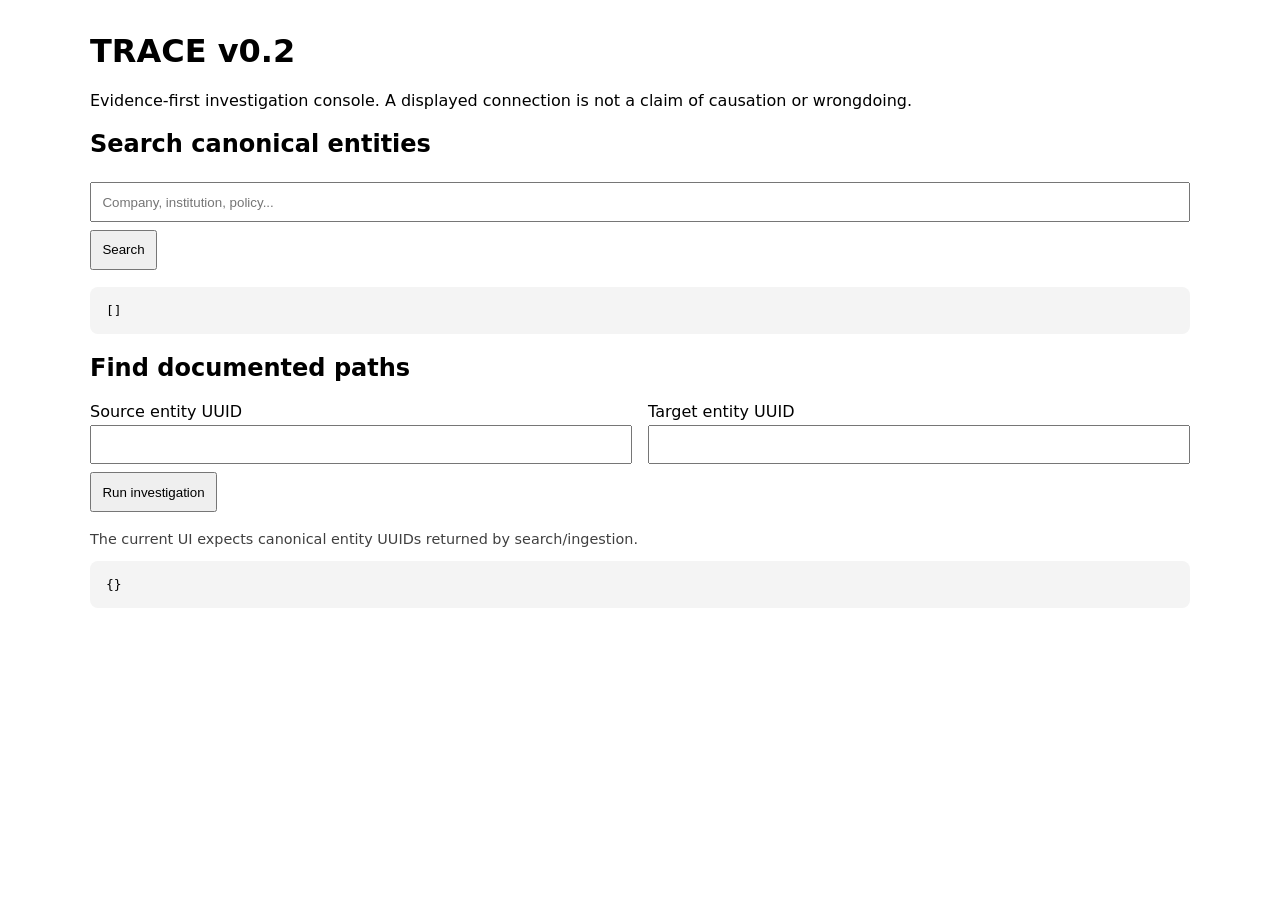
==== services/api/static/index.html @ e31a897d "TRACE v0.2 execution layer" ====
<!doctype html>
<html lang="en">
<head>
  <meta charset="utf-8">
  <meta name="viewport" content="width=device-width, initial-scale=1">
  <title>TRACE v0.2 Investigation Console</title>
  <style>
    body { font-family: system-ui, sans-serif; max-width: 1100px; margin: 2rem auto; padding: 0 1rem; }
    input, button { padding: .65rem; margin: .25rem 0; }
    input { width: 100%; box-sizing: border-box; }
    button { cursor: pointer; }
    pre { white-space: pre-wrap; background: #f4f4f4; padding: 1rem; border-radius: 8px; overflow: auto; }
    .grid { display: grid; grid-template-columns: 1fr 1fr; gap: 1rem; }
    .note { font-size: .9rem; opacity: .75; }
    @media (max-width: 700px) { .grid { grid-template-columns: 1fr; } }
  </style>
</head>
<body>
  <h1>TRACE v0.2</h1>
  <p>Evidence-first investigation console. A displayed connection is not a claim of causation or wrongdoing.</p>

  <h2>Search canonical entities</h2>
  <input id="search" placeholder="Company, institution, policy...">
  <button onclick="searchEntities()">Search</button>
  <pre id="searchOut">[]</pre>

  <h2>Find documented paths</h2>
  <div class="grid">
    <div><label>Source entity UUID</label><input id="sourceId"></div>
    <div><label>Target entity UUID</label><input id="targetId"></div>
  </div>
  <button onclick="investigate()">Run investigation</button>
  <p class="note">The current UI expects canonical entity UUIDs returned by search/ingestion.</p>
  <pre id="investigationOut">{}</pre>

<script>
const api = "/api/v1";

async function searchEntities() {
  const q = document.getElementById("search").value;
  const response = await fetch(`${api}/entities/search?q=${encodeURIComponent(q)}`);
  document.getElementById("searchOut").textContent =
    JSON.stringify(await response.json(), null, 2);
}

async function investigate() {
  const payload = {
    source_entity_id: document.getElementById("sourceId").value,
    target_entity_id: document.getElementById("targetId").value,
    max_depth: 6,
    limit: 10,
    verified_only: true
  };
  const response = await fetch(`${api}/investigations`, {
    method: "POST",
    headers: {"content-type": "application/json"},
    body: JSON.stringify(payload)
  });
  document.getElementById("investigationOut").textContent =
    JSON.stringify(await response.json(), null, 2);
}
</script>
</body>
</html>
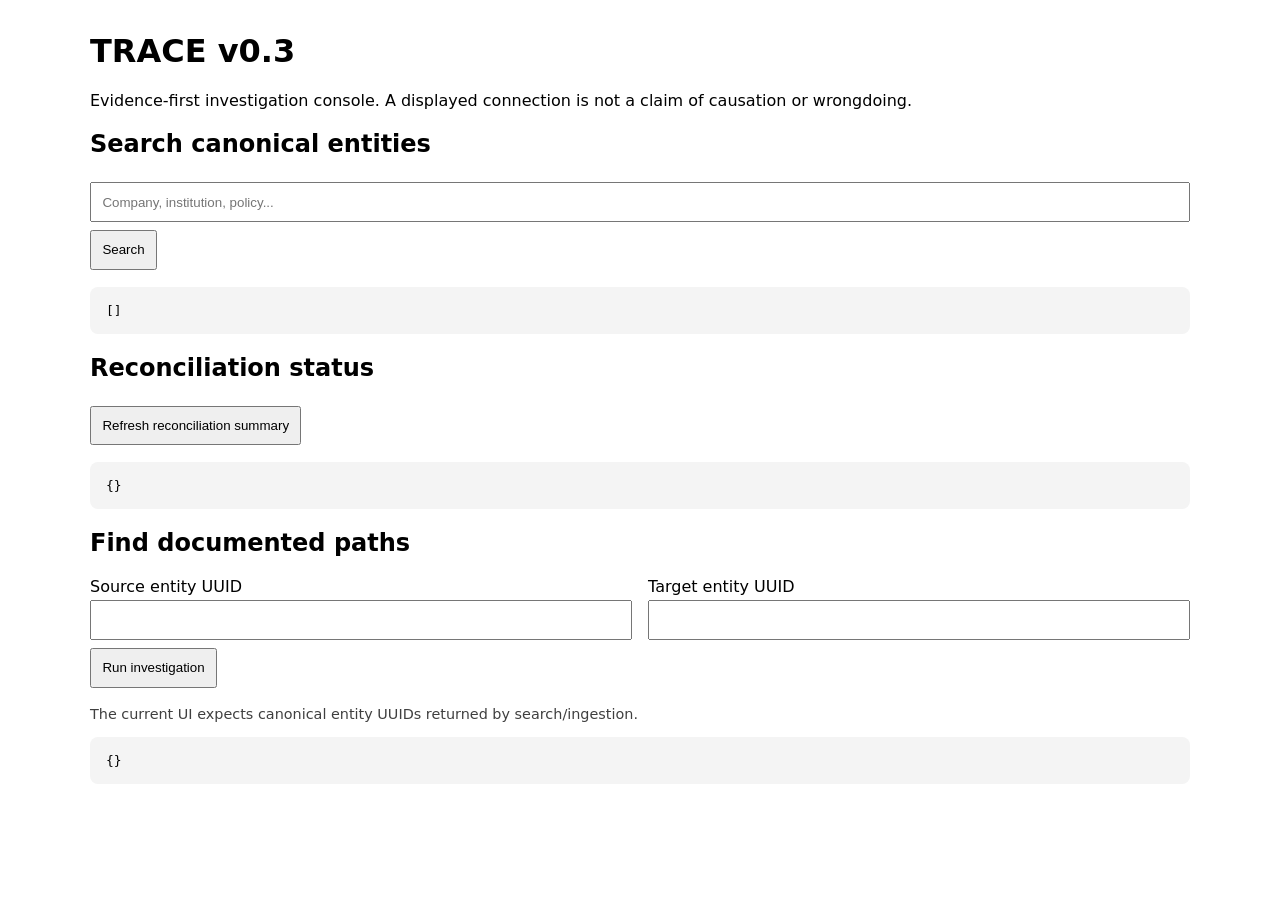
==== commit 9b0ea594: "TRACE v0.3 relationship intelligence layer" ====
--- a/services/api/static/index.html
+++ b/services/api/static/index.html
@@ -3,7 +3,7 @@
 <head>
   <meta charset="utf-8">
   <meta name="viewport" content="width=device-width, initial-scale=1">
-  <title>TRACE v0.2 Investigation Console</title>
+  <title>TRACE v0.3 Investigation Console</title>
   <style>
     body { font-family: system-ui, sans-serif; max-width: 1100px; margin: 2rem auto; padding: 0 1rem; }
     input, button { padding: .65rem; margin: .25rem 0; }
@@ -16,13 +16,18 @@
   </style>
 </head>
 <body>
-  <h1>TRACE v0.2</h1>
+  <h1>TRACE v0.3</h1>
   <p>Evidence-first investigation console. A displayed connection is not a claim of causation or wrongdoing.</p>
 
   <h2>Search canonical entities</h2>
   <input id="search" placeholder="Company, institution, policy...">
   <button onclick="searchEntities()">Search</button>
   <pre id="searchOut">[]</pre>
+
+
+  <h2>Reconciliation status</h2>
+  <button onclick="reconciliationSummary()">Refresh reconciliation summary</button>
+  <pre id="reconciliationOut">{}</pre>
 
   <h2>Find documented paths</h2>
   <div class="grid">
@@ -40,6 +45,12 @@
   const q = document.getElementById("search").value;
   const response = await fetch(`${api}/entities/search?q=${encodeURIComponent(q)}`);
   document.getElementById("searchOut").textContent =
+    JSON.stringify(await response.json(), null, 2);
+}
+
+async function reconciliationSummary() {
+  const response = await fetch(`${api}/reconciliation/summary`);
+  document.getElementById("reconciliationOut").textContent =
     JSON.stringify(await response.json(), null, 2);
 }
 
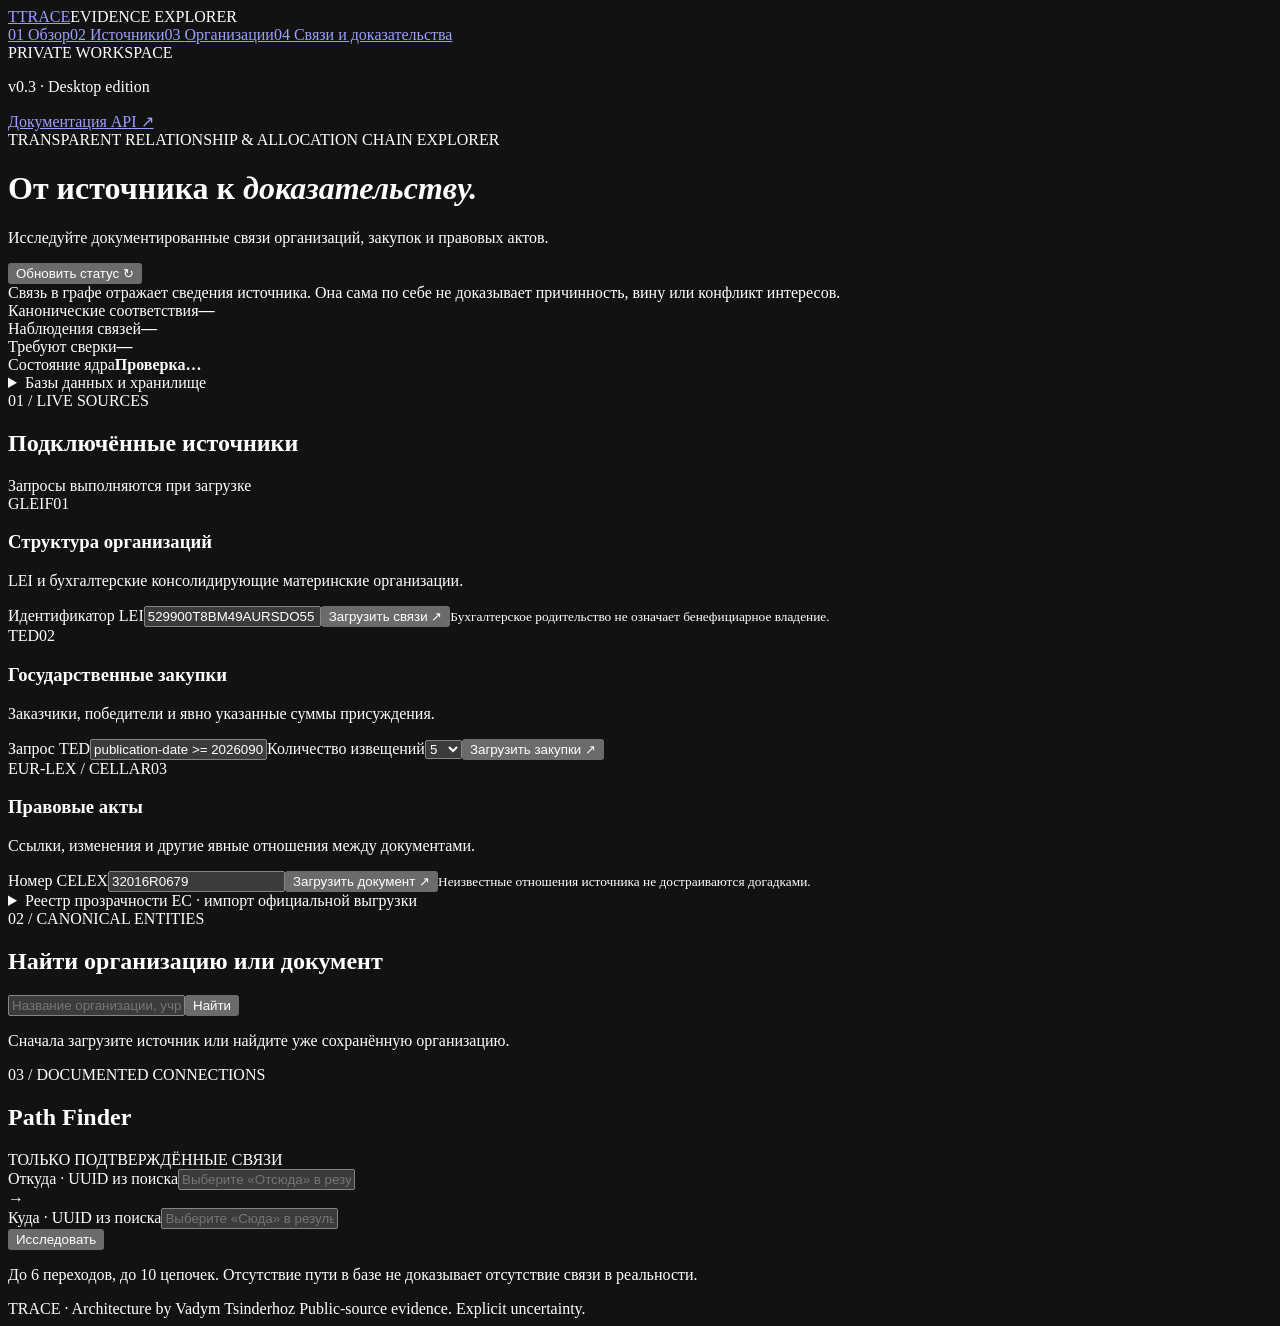
==== commit 1d1d6705: "Add TRACE desktop application package, persistent evidence and end-to-end validation" ====
--- a/services/api/static/index.html
+++ b/services/api/static/index.html
@@ -1,75 +1,30 @@
 <!doctype html>
-<html lang="en">
+<html lang="ru">
 <head>
-  <meta charset="utf-8">
-  <meta name="viewport" content="width=device-width, initial-scale=1">
-  <title>TRACE v0.3 Investigation Console</title>
-  <style>
-    body { font-family: system-ui, sans-serif; max-width: 1100px; margin: 2rem auto; padding: 0 1rem; }
-    input, button { padding: .65rem; margin: .25rem 0; }
-    input { width: 100%; box-sizing: border-box; }
-    button { cursor: pointer; }
-    pre { white-space: pre-wrap; background: #f4f4f4; padding: 1rem; border-radius: 8px; overflow: auto; }
-    .grid { display: grid; grid-template-columns: 1fr 1fr; gap: 1rem; }
-    .note { font-size: .9rem; opacity: .75; }
-    @media (max-width: 700px) { .grid { grid-template-columns: 1fr; } }
-  </style>
+<meta charset="utf-8"><meta name="viewport" content="width=device-width, initial-scale=1">
+<meta name="color-scheme" content="dark"><title>TRACE · Evidence Explorer</title>
+<link rel="stylesheet" href="/ui/style.css"><script src="/ui/app.js" defer></script>
 </head>
 <body>
-  <h1>TRACE v0.3</h1>
-  <p>Evidence-first investigation console. A displayed connection is not a claim of causation or wrongdoing.</p>
-
-  <h2>Search canonical entities</h2>
-  <input id="search" placeholder="Company, institution, policy...">
-  <button onclick="searchEntities()">Search</button>
-  <pre id="searchOut">[]</pre>
-
-
-  <h2>Reconciliation status</h2>
-  <button onclick="reconciliationSummary()">Refresh reconciliation summary</button>
-  <pre id="reconciliationOut">{}</pre>
-
-  <h2>Find documented paths</h2>
-  <div class="grid">
-    <div><label>Source entity UUID</label><input id="sourceId"></div>
-    <div><label>Target entity UUID</label><input id="targetId"></div>
-  </div>
-  <button onclick="investigate()">Run investigation</button>
-  <p class="note">The current UI expects canonical entity UUIDs returned by search/ingestion.</p>
-  <pre id="investigationOut">{}</pre>
-
-<script>
-const api = "/api/v1";
-
-async function searchEntities() {
-  const q = document.getElementById("search").value;
-  const response = await fetch(`${api}/entities/search?q=${encodeURIComponent(q)}`);
-  document.getElementById("searchOut").textContent =
-    JSON.stringify(await response.json(), null, 2);
-}
-
-async function reconciliationSummary() {
-  const response = await fetch(`${api}/reconciliation/summary`);
-  document.getElementById("reconciliationOut").textContent =
-    JSON.stringify(await response.json(), null, 2);
-}
-
-async function investigate() {
-  const payload = {
-    source_entity_id: document.getElementById("sourceId").value,
-    target_entity_id: document.getElementById("targetId").value,
-    max_depth: 6,
-    limit: 10,
-    verified_only: true
-  };
-  const response = await fetch(`${api}/investigations`, {
-    method: "POST",
-    headers: {"content-type": "application/json"},
-    body: JSON.stringify(payload)
-  });
-  document.getElementById("investigationOut").textContent =
-    JSON.stringify(await response.json(), null, 2);
-}
-</script>
-</body>
-</html>
+<aside><a class="brand" href="/ui/"><span class="brandmark">T</span>TRACE</a><span class="eyebrow">EVIDENCE EXPLORER</span>
+<nav><a href="#overview">01 <span>Обзор</span></a><a href="#sources">02 <span>Источники</span></a><a href="#entities">03 <span>Организации</span></a><a href="#paths">04 <span>Связи и доказательства</span></a></nav>
+<div class="aside-note"><span class="dot"></span> PRIVATE WORKSPACE<p>v0.3 · Desktop edition</p><a href="/docs" target="_blank" rel="noreferrer">Документация API ↗</a></div></aside>
+<main>
+<header id="overview"><div><div class="eyebrow">TRANSPARENT RELATIONSHIP & ALLOCATION CHAIN EXPLORER</div><h1>От источника к <em>доказательству.</em></h1><p class="muted">Исследуйте документированные связи организаций, закупок и правовых актов.</p></div><button id="refresh" class="secondary">Обновить статус ↻</button></header>
+<div class="notice">Связь в графе отражает сведения источника. Она сама по себе не доказывает причинность, вину или конфликт интересов.</div>
+<section class="metrics" aria-label="Сводка"><div><span>Канонические соответствия</span><strong id="mappings">—</strong></div><div><span>Наблюдения связей</span><strong id="observations">—</strong></div><div><span>Требуют сверки</span><strong id="conflicts">—</strong></div><div><span>Состояние ядра</span><strong class="small" id="core">Проверка…</strong></div></section>
+<details class="service-details"><summary>Базы данных и хранилище <span id="service-summary"></span></summary><div id="services" class="services"></div><p class="muted">PostgreSQL — основная база и Path Finder. Neo4j — дополнительная проекция. Redis и OpenSearch запущены как инфраструктура; фоновой очереди и поискового индекса в v0.3 ещё нет.</p></details>
+<section id="sources"><div class="section-heading"><div><div class="eyebrow">01 / LIVE SOURCES</div><h2>Подключённые источники</h2></div><span class="muted">Запросы выполняются при загрузке</span></div>
+<div class="source-grid">
+<form id="gleif-form" class="card"><div class="card-top"><span class="tag">GLEIF</span><span class="muted">01</span></div><h3>Структура организаций</h3><p>LEI и бухгалтерские консолидирующие материнские организации.</p><label for="lei">Идентификатор LEI</label><input id="lei" value="529900T8BM49AURSDO55" pattern="[A-Za-z0-9]{20}" required maxlength="20"><button>Загрузить связи ↗</button><small>Бухгалтерское родительство не означает бенефициарное владение.</small></form>
+<form id="ted-form" class="card"><div class="card-top"><span class="tag">TED</span><span class="muted">02</span></div><h3>Государственные закупки</h3><p>Заказчики, победители и явно указанные суммы присуждения.</p><label for="ted-query">Запрос TED</label><input id="ted-query" value="publication-date >= 20260901" required><label for="ted-limit">Количество извещений</label><select id="ted-limit"><option>5</option><option>10</option><option>25</option></select><button>Загрузить закупки ↗</button></form>
+<form id="eurlex-form" class="card"><div class="card-top"><span class="tag">EUR-LEX / CELLAR</span><span class="muted">03</span></div><h3>Правовые акты</h3><p>Ссылки, изменения и другие явные отношения между документами.</p><label for="celex">Номер CELEX</label><input id="celex" value="32016R0679" required pattern="[A-Za-z0-9()_-]{4,60}"><button>Загрузить документ ↗</button><small>Неизвестные отношения источника не достраиваются догадками.</small></form>
+</div>
+<details class="import-panel"><summary>Реестр прозрачности ЕС · импорт официальной выгрузки</summary><p>Автоматической синхронизации реестра пока нет. Выберите JSON с полем <code>records</code> по схеме <a href="/docs#/default/build_lobbying_api_v1_relationship_intelligence_lobbying_import_post">LobbyingImportRequest</a>. Не загружайте искусственные примеры в рабочую базу.</p><form id="lobby-form"><input id="lobby-file" type="file" accept=".json,application/json" required><button>Импортировать JSON</button></form></details>
+<div id="source-result" class="result" aria-live="polite" hidden></div>
+</section>
+<section id="entities"><div class="section-heading"><div><div class="eyebrow">02 / CANONICAL ENTITIES</div><h2>Найти организацию или документ</h2></div></div><form id="search-form" class="searchbar"><input id="search" aria-label="Название" placeholder="Название организации, учреждения или документа…" required><button>Найти</button></form><div id="search-results" aria-live="polite" class="entity-list"><p class="muted">Сначала загрузите источник или найдите уже сохранённую организацию.</p></div></section>
+<section id="paths"><div class="section-heading"><div><div class="eyebrow">03 / DOCUMENTED CONNECTIONS</div><h2>Path Finder</h2></div><span class="tag">ТОЛЬКО ПОДТВЕРЖДЁННЫЕ СВЯЗИ</span></div><form id="path-form" class="path-form"><div><label for="source-id">Откуда · UUID из поиска</label><input id="source-id" required placeholder="Выберите «Отсюда» в результатах"></div><span class="arrow">→</span><div><label for="target-id">Куда · UUID из поиска</label><input id="target-id" required placeholder="Выберите «Сюда» в результатах"></div><button>Исследовать</button></form><p class="muted">До 6 переходов, до 10 цепочек. Отсутствие пути в базе не доказывает отсутствие связи в реальности.</p><div id="path-result" aria-live="polite"></div><div id="evidence-result" class="result" hidden></div></section>
+<footer>TRACE · Architecture by Vadym Tsinderhoz <span>Public-source evidence. Explicit uncertainty.</span></footer>
+</main>
+</body></html>
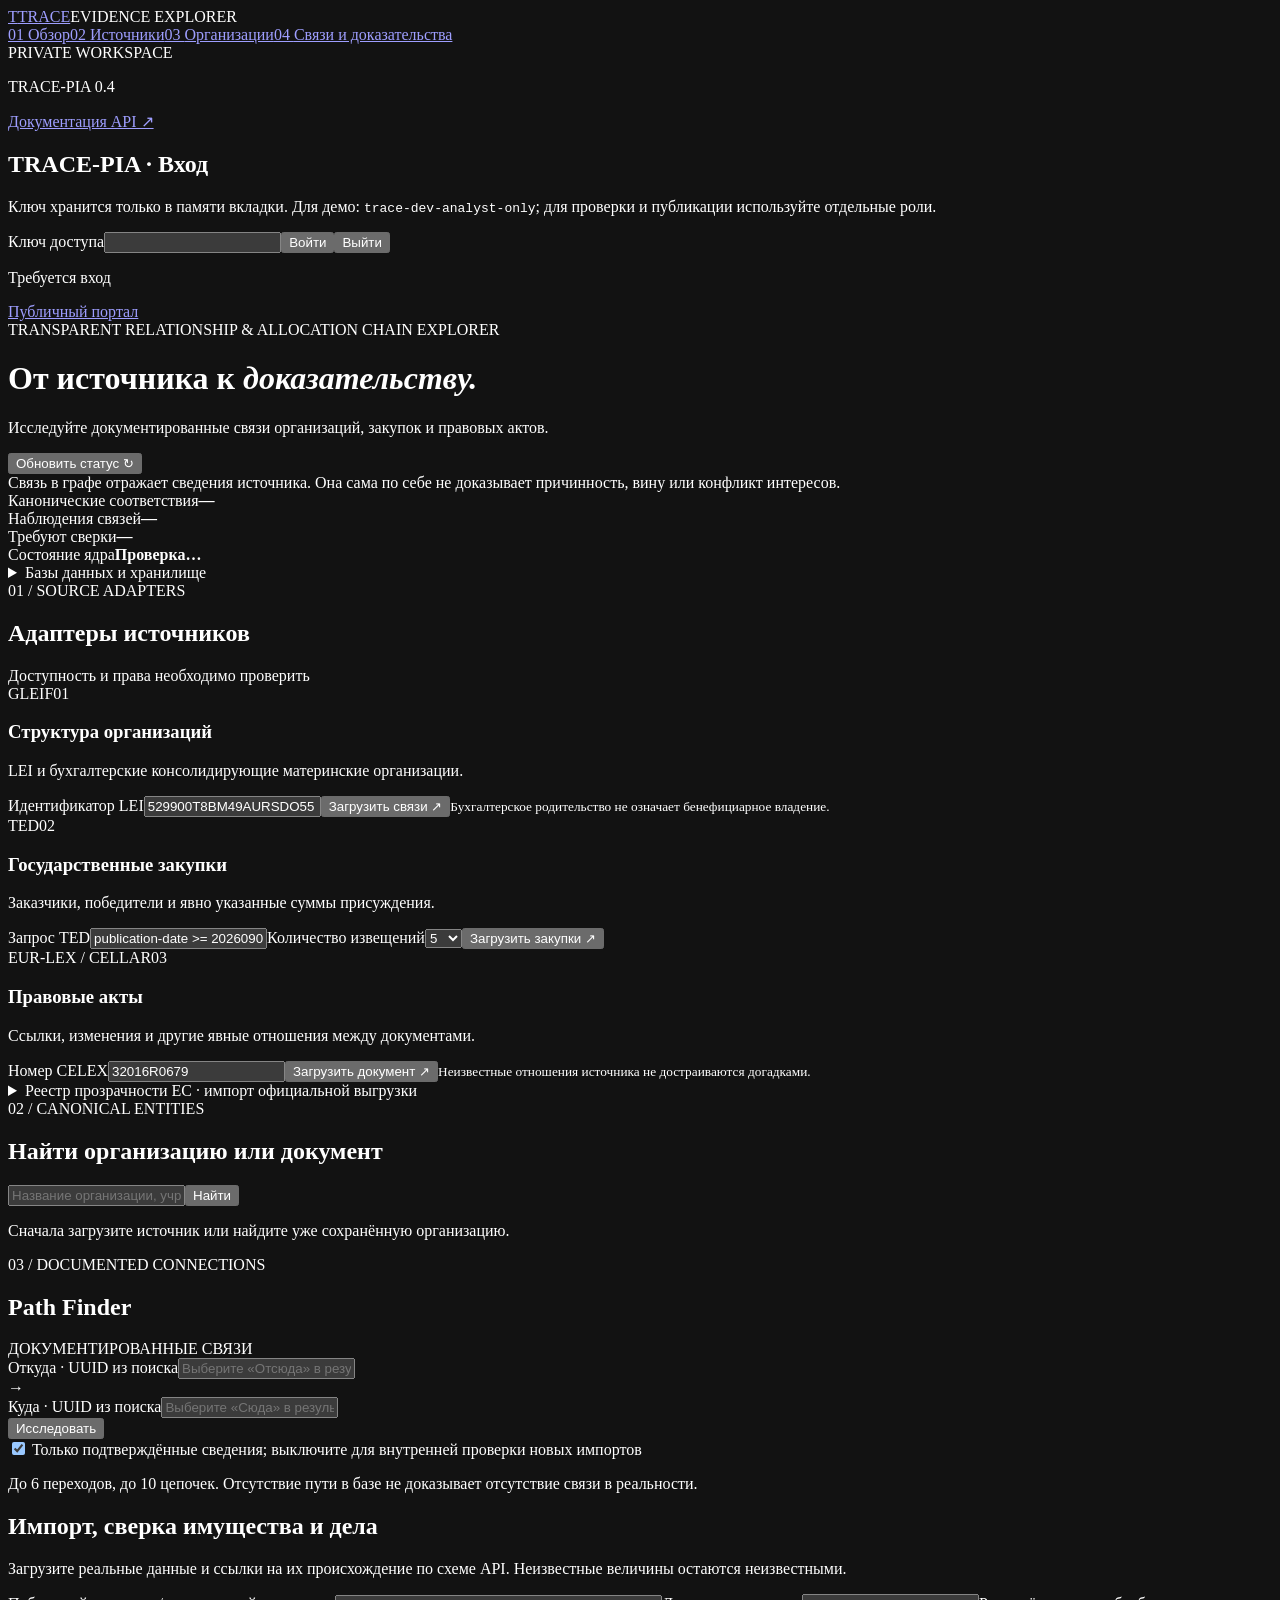
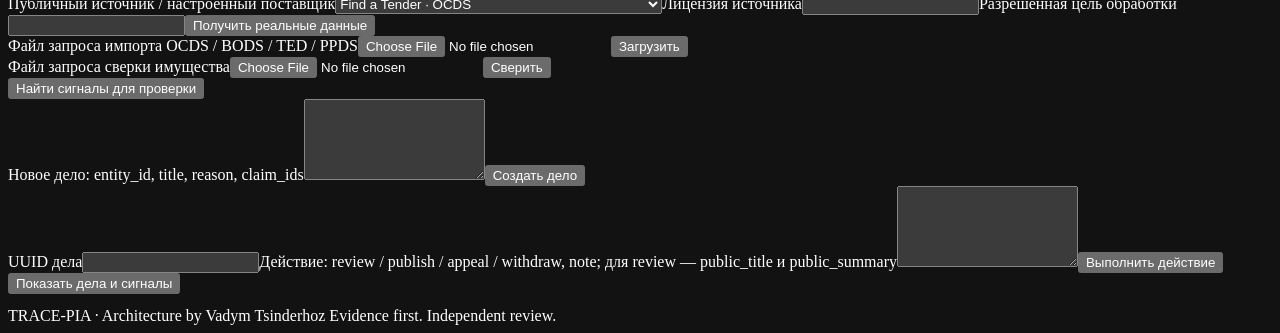
==== commit 17c6dd57: "feat: ship authenticated analyst console and reviewed public portal" ====
--- a/services/api/static/index.html
+++ b/services/api/static/index.html
@@ -3,18 +3,19 @@
 <head>
 <meta charset="utf-8"><meta name="viewport" content="width=device-width, initial-scale=1">
 <meta name="color-scheme" content="dark"><title>TRACE · Evidence Explorer</title>
-<link rel="stylesheet" href="/ui/style.css"><script src="/ui/app.js" defer></script>
+<link rel="stylesheet" href="/ui/style.css"><script src="/ui/app.js" defer></script><script src="/ui/pia.js" defer></script>
 </head>
 <body>
 <aside><a class="brand" href="/ui/"><span class="brandmark">T</span>TRACE</a><span class="eyebrow">EVIDENCE EXPLORER</span>
 <nav><a href="#overview">01 <span>Обзор</span></a><a href="#sources">02 <span>Источники</span></a><a href="#entities">03 <span>Организации</span></a><a href="#paths">04 <span>Связи и доказательства</span></a></nav>
-<div class="aside-note"><span class="dot"></span> PRIVATE WORKSPACE<p>v0.3 · Desktop edition</p><a href="/docs" target="_blank" rel="noreferrer">Документация API ↗</a></div></aside>
+<div class="aside-note"><span class="dot"></span> PRIVATE WORKSPACE<p>TRACE-PIA 0.4</p><a href="/docs" target="_blank" rel="noreferrer">Документация API ↗</a></div></aside>
 <main>
+<section class="card"><h2>TRACE-PIA · Вход</h2><p>Ключ хранится только в памяти вкладки. Для демо: <code>trace-dev-analyst-only</code>; для проверки и публикации используйте отдельные роли.</p><form id="login-form"><label for="api-key">Ключ доступа</label><input id="api-key" type="password" autocomplete="off" required><button>Войти</button><button id="logout" type="button" class="secondary">Выйти</button></form><p id="identity" aria-live="polite">Требуется вход</p><a href="/public/">Публичный портал</a></section>
 <header id="overview"><div><div class="eyebrow">TRANSPARENT RELATIONSHIP & ALLOCATION CHAIN EXPLORER</div><h1>От источника к <em>доказательству.</em></h1><p class="muted">Исследуйте документированные связи организаций, закупок и правовых актов.</p></div><button id="refresh" class="secondary">Обновить статус ↻</button></header>
 <div class="notice">Связь в графе отражает сведения источника. Она сама по себе не доказывает причинность, вину или конфликт интересов.</div>
 <section class="metrics" aria-label="Сводка"><div><span>Канонические соответствия</span><strong id="mappings">—</strong></div><div><span>Наблюдения связей</span><strong id="observations">—</strong></div><div><span>Требуют сверки</span><strong id="conflicts">—</strong></div><div><span>Состояние ядра</span><strong class="small" id="core">Проверка…</strong></div></section>
-<details class="service-details"><summary>Базы данных и хранилище <span id="service-summary"></span></summary><div id="services" class="services"></div><p class="muted">PostgreSQL — основная база и Path Finder. Neo4j — дополнительная проекция. Redis и OpenSearch запущены как инфраструктура; фоновой очереди и поискового индекса в v0.3 ещё нет.</p></details>
-<section id="sources"><div class="section-heading"><div><div class="eyebrow">01 / LIVE SOURCES</div><h2>Подключённые источники</h2></div><span class="muted">Запросы выполняются при загрузке</span></div>
+<details class="service-details"><summary>Базы данных и хранилище <span id="service-summary"></span></summary><div id="services" class="services"></div><p class="muted">PostgreSQL и Evidence Vault обязательны. Neo4j — необязательная проекция. Redis и OpenSearch не нужны для текущего поиска и загрузки данных.</p></details>
+<section id="sources"><div class="section-heading"><div><div class="eyebrow">01 / SOURCE ADAPTERS</div><h2>Адаптеры источников</h2></div><span class="muted">Доступность и права необходимо проверить</span></div>
 <div class="source-grid">
 <form id="gleif-form" class="card"><div class="card-top"><span class="tag">GLEIF</span><span class="muted">01</span></div><h3>Структура организаций</h3><p>LEI и бухгалтерские консолидирующие материнские организации.</p><label for="lei">Идентификатор LEI</label><input id="lei" value="529900T8BM49AURSDO55" pattern="[A-Za-z0-9]{20}" required maxlength="20"><button>Загрузить связи ↗</button><small>Бухгалтерское родительство не означает бенефициарное владение.</small></form>
 <form id="ted-form" class="card"><div class="card-top"><span class="tag">TED</span><span class="muted">02</span></div><h3>Государственные закупки</h3><p>Заказчики, победители и явно указанные суммы присуждения.</p><label for="ted-query">Запрос TED</label><input id="ted-query" value="publication-date >= 20260901" required><label for="ted-limit">Количество извещений</label><select id="ted-limit"><option>5</option><option>10</option><option>25</option></select><button>Загрузить закупки ↗</button></form>
@@ -24,7 +25,15 @@
 <div id="source-result" class="result" aria-live="polite" hidden></div>
 </section>
 <section id="entities"><div class="section-heading"><div><div class="eyebrow">02 / CANONICAL ENTITIES</div><h2>Найти организацию или документ</h2></div></div><form id="search-form" class="searchbar"><input id="search" aria-label="Название" placeholder="Название организации, учреждения или документа…" required><button>Найти</button></form><div id="search-results" aria-live="polite" class="entity-list"><p class="muted">Сначала загрузите источник или найдите уже сохранённую организацию.</p></div></section>
-<section id="paths"><div class="section-heading"><div><div class="eyebrow">03 / DOCUMENTED CONNECTIONS</div><h2>Path Finder</h2></div><span class="tag">ТОЛЬКО ПОДТВЕРЖДЁННЫЕ СВЯЗИ</span></div><form id="path-form" class="path-form"><div><label for="source-id">Откуда · UUID из поиска</label><input id="source-id" required placeholder="Выберите «Отсюда» в результатах"></div><span class="arrow">→</span><div><label for="target-id">Куда · UUID из поиска</label><input id="target-id" required placeholder="Выберите «Сюда» в результатах"></div><button>Исследовать</button></form><p class="muted">До 6 переходов, до 10 цепочек. Отсутствие пути в базе не доказывает отсутствие связи в реальности.</p><div id="path-result" aria-live="polite"></div><div id="evidence-result" class="result" hidden></div></section>
-<footer>TRACE · Architecture by Vadym Tsinderhoz <span>Public-source evidence. Explicit uncertainty.</span></footer>
+<section id="paths"><div class="section-heading"><div><div class="eyebrow">03 / DOCUMENTED CONNECTIONS</div><h2>Path Finder</h2></div><span class="tag">ДОКУМЕНТИРОВАННЫЕ СВЯЗИ</span></div><form id="path-form" class="path-form"><div><label for="source-id">Откуда · UUID из поиска</label><input id="source-id" required placeholder="Выберите «Отсюда» в результатах"></div><span class="arrow">→</span><div><label for="target-id">Куда · UUID из поиска</label><input id="target-id" required placeholder="Выберите «Сюда» в результатах"></div><button>Исследовать</button></form><label><input id="verified-only" type="checkbox" checked> Только подтверждённые сведения; выключите для внутренней проверки новых импортов</label><p class="muted">До 6 переходов, до 10 цепочек. Отсутствие пути в базе не доказывает отсутствие связи в реальности.</p><div id="path-result" aria-live="polite"></div><div id="evidence-result" class="result" hidden></div></section>
+<section id="pia" class="card"><h2>Импорт, сверка имущества и дела</h2><p>Загрузите реальные данные и ссылки на их происхождение по схеме API. Неизвестные величины остаются неизвестными.</p>
+<form id="live-fetch"><label for="live-source">Публичный источник / настроенный поставщик</label><select id="live-source"><option value="ocds">Find a Tender · OCDS</option><option value="openownership">Open Ownership · опубликованный BODS-снимок</option><option value="bods">Настроенный BODS-поставщик</option><option value="ppds">Настроенный PPDS-style экспорт</option></select><label for="source-license">Лицензия источника</label><input id="source-license" required><label for="source-purpose">Разрешённая цель обработки</label><input id="source-purpose" required minlength="10"><button>Получить реальные данные</button></form>
+<form id="pia-import"><label for="pia-file">Файл запроса импорта OCDS / BODS / TED / PPDS</label><input id="pia-file" type="file" accept=".json" required><button>Загрузить</button></form>
+<form id="wealth-form"><label for="wealth-file">Файл запроса сверки имущества</label><input id="wealth-file" type="file" accept=".json" required><button>Сверить</button></form>
+<button id="scan-conflicts" type="button">Найти сигналы для проверки</button>
+<form id="case-create"><label for="case-json">Новое дело: entity_id, title, reason, claim_ids</label><textarea id="case-json" rows="5" required></textarea><button>Создать дело</button></form>
+<form id="case-action"><label for="case-id">UUID дела</label><input id="case-id" required><label for="case-action-json">Действие: review / publish / appeal / withdraw, note; для review — public_title и public_summary</label><textarea id="case-action-json" rows="5" required></textarea><button>Выполнить действие</button></form>
+<button id="cases-refresh" type="button">Показать дела и сигналы</button><pre id="pia-result" aria-live="polite"></pre></section>
+<footer>TRACE-PIA · Architecture by Vadym Tsinderhoz <span>Evidence first. Independent review.</span></footer>
 </main>
 </body></html>
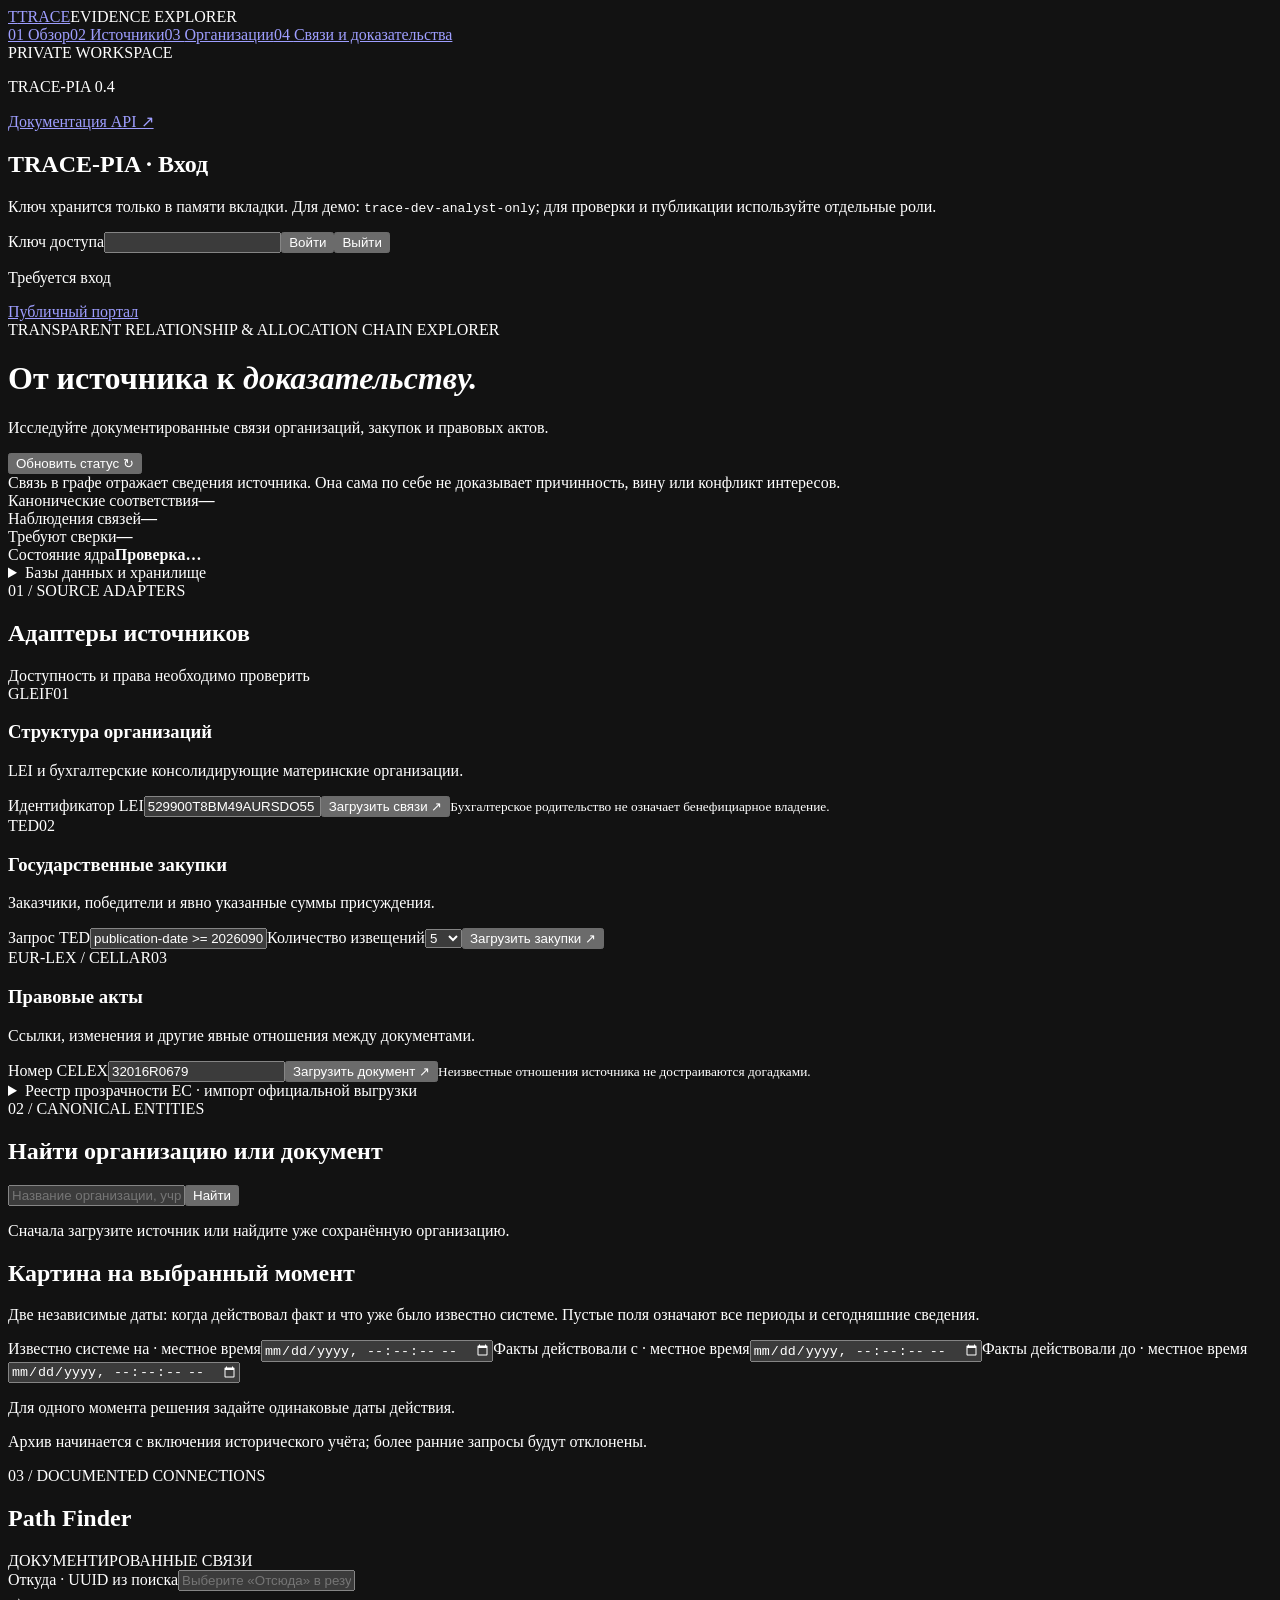
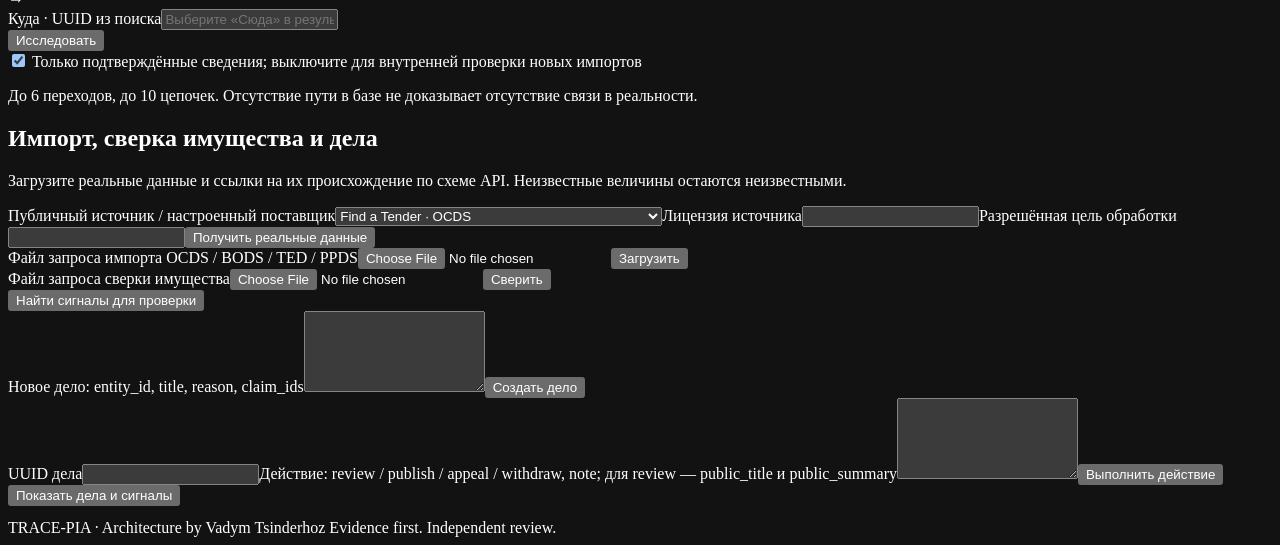
==== commit 5c680d28: "feat: reconstruct evidence with bitemporal commit history and knowledge cutoffs" ====
--- a/services/api/static/index.html
+++ b/services/api/static/index.html
@@ -25,7 +25,7 @@
 <div id="source-result" class="result" aria-live="polite" hidden></div>
 </section>
 <section id="entities"><div class="section-heading"><div><div class="eyebrow">02 / CANONICAL ENTITIES</div><h2>Найти организацию или документ</h2></div></div><form id="search-form" class="searchbar"><input id="search" aria-label="Название" placeholder="Название организации, учреждения или документа…" required><button>Найти</button></form><div id="search-results" aria-live="polite" class="entity-list"><p class="muted">Сначала загрузите источник или найдите уже сохранённую организацию.</p></div></section>
-<section id="paths"><div class="section-heading"><div><div class="eyebrow">03 / DOCUMENTED CONNECTIONS</div><h2>Path Finder</h2></div><span class="tag">ДОКУМЕНТИРОВАННЫЕ СВЯЗИ</span></div><form id="path-form" class="path-form"><div><label for="source-id">Откуда · UUID из поиска</label><input id="source-id" required placeholder="Выберите «Отсюда» в результатах"></div><span class="arrow">→</span><div><label for="target-id">Куда · UUID из поиска</label><input id="target-id" required placeholder="Выберите «Сюда» в результатах"></div><button>Исследовать</button></form><label><input id="verified-only" type="checkbox" checked> Только подтверждённые сведения; выключите для внутренней проверки новых импортов</label><p class="muted">До 6 переходов, до 10 цепочек. Отсутствие пути в базе не доказывает отсутствие связи в реальности.</p><div id="path-result" aria-live="polite"></div><div id="evidence-result" class="result" hidden></div></section>
+<section class="card" aria-label="Временная реконструкция"><h2>Картина на выбранный момент</h2><p>Две независимые даты: когда действовал факт и что уже было известно системе. Пустые поля означают все периоды и сегодняшние сведения.</p><label for="known-at">Известно системе на · местное время</label><input id="known-at" type="datetime-local" step="1"><label for="valid-from">Факты действовали с · местное время</label><input id="valid-from" type="datetime-local" step="1"><label for="valid-to">Факты действовали до · местное время</label><input id="valid-to" type="datetime-local" step="1"><p class="muted">Для одного момента решения задайте одинаковые даты действия.</p><p id="history-start" class="muted">Архив начинается с включения исторического учёта; более ранние запросы будут отклонены.</p></section><section id="paths"><div class="section-heading"><div><div class="eyebrow">03 / DOCUMENTED CONNECTIONS</div><h2>Path Finder</h2></div><span class="tag">ДОКУМЕНТИРОВАННЫЕ СВЯЗИ</span></div><form id="path-form" class="path-form"><div><label for="source-id">Откуда · UUID из поиска</label><input id="source-id" required placeholder="Выберите «Отсюда» в результатах"></div><span class="arrow">→</span><div><label for="target-id">Куда · UUID из поиска</label><input id="target-id" required placeholder="Выберите «Сюда» в результатах"></div><button>Исследовать</button></form><label><input id="verified-only" type="checkbox" checked> Только подтверждённые сведения; выключите для внутренней проверки новых импортов</label><p class="muted">До 6 переходов, до 10 цепочек. Отсутствие пути в базе не доказывает отсутствие связи в реальности.</p><div id="path-result" aria-live="polite"></div><div id="evidence-result" class="result" hidden></div></section>
 <section id="pia" class="card"><h2>Импорт, сверка имущества и дела</h2><p>Загрузите реальные данные и ссылки на их происхождение по схеме API. Неизвестные величины остаются неизвестными.</p>
 <form id="live-fetch"><label for="live-source">Публичный источник / настроенный поставщик</label><select id="live-source"><option value="ocds">Find a Tender · OCDS</option><option value="openownership">Open Ownership · опубликованный BODS-снимок</option><option value="bods">Настроенный BODS-поставщик</option><option value="ppds">Настроенный PPDS-style экспорт</option></select><label for="source-license">Лицензия источника</label><input id="source-license" required><label for="source-purpose">Разрешённая цель обработки</label><input id="source-purpose" required minlength="10"><button>Получить реальные данные</button></form>
 <form id="pia-import"><label for="pia-file">Файл запроса импорта OCDS / BODS / TED / PPDS</label><input id="pia-file" type="file" accept=".json" required><button>Загрузить</button></form>
